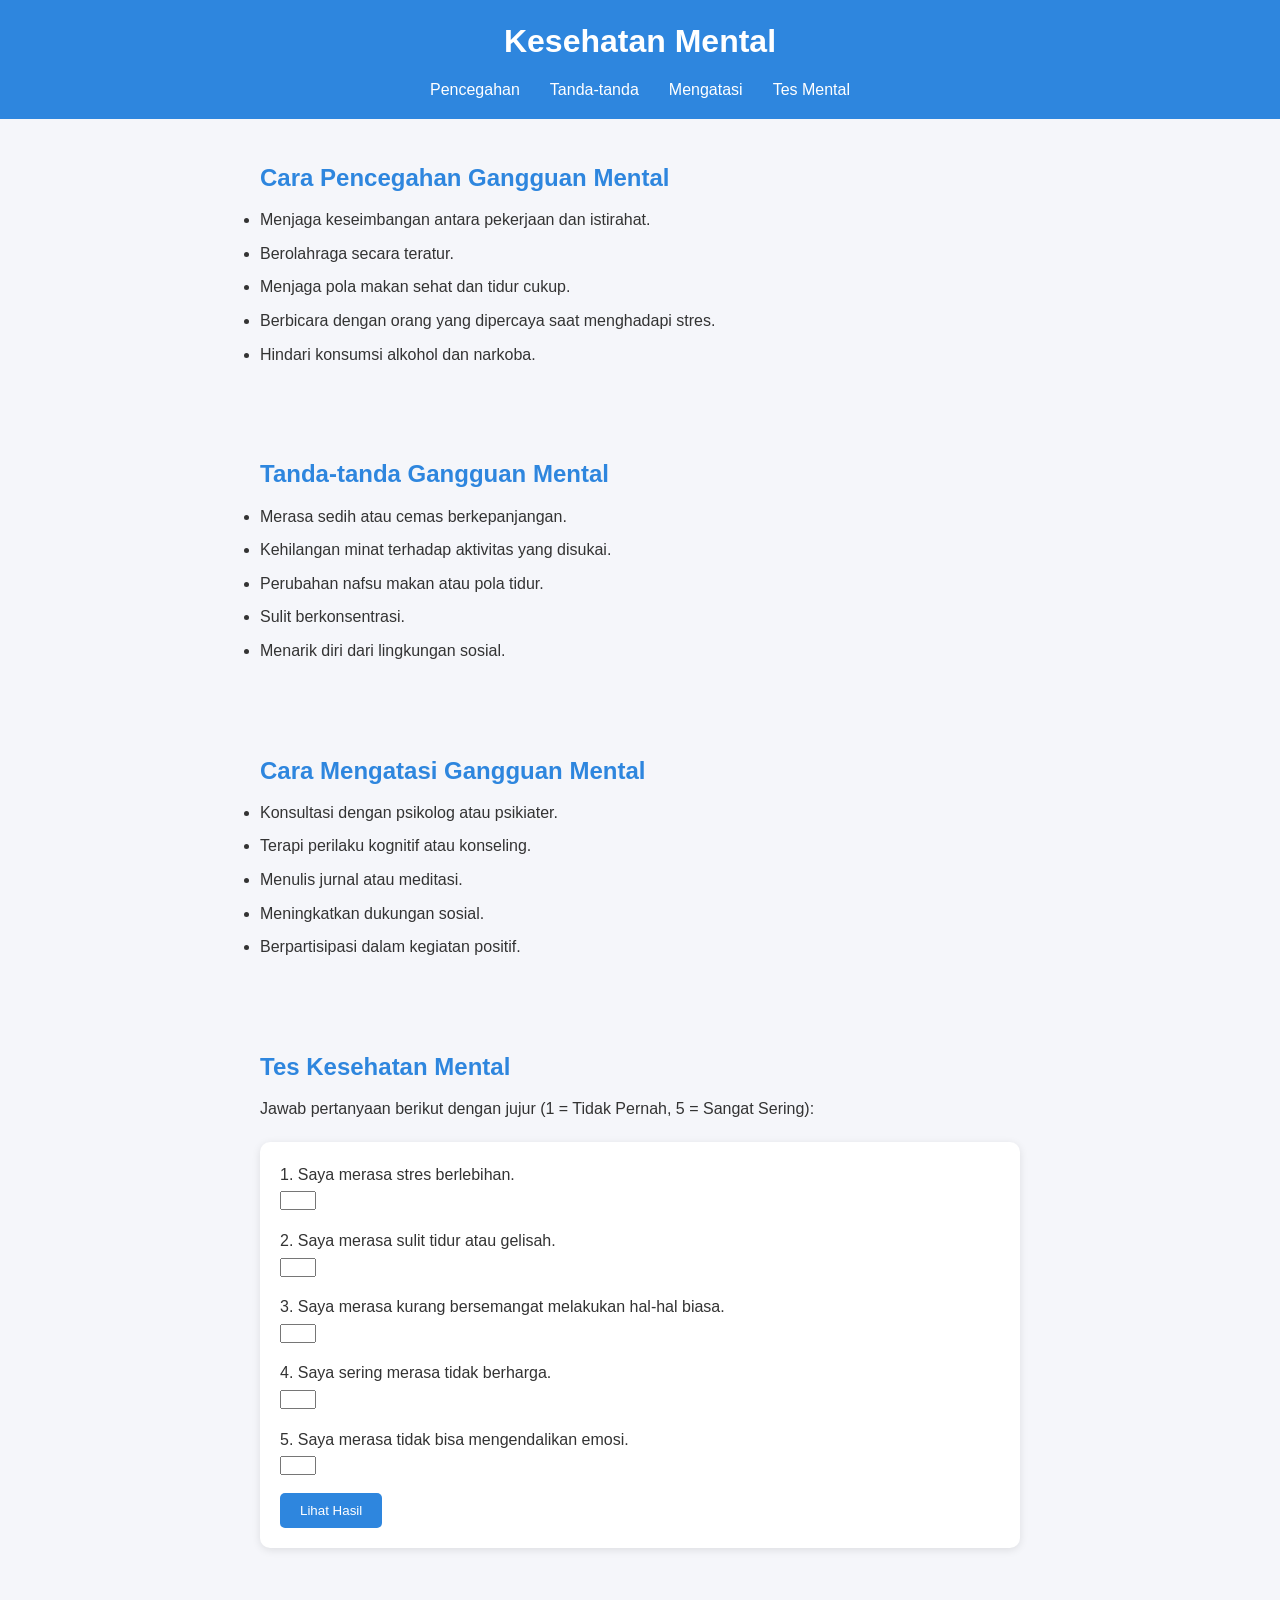
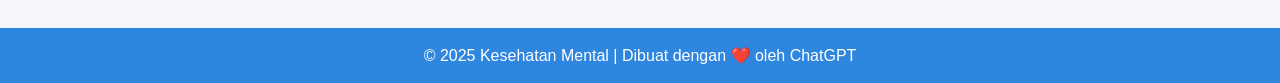
==== index - Copy.html @ 946ca124 "Add files via upload" ====
<!DOCTYPE html>
<html lang="id">
<head>
  <meta charset="UTF-8">
  <meta name="viewport" content="width=device-width, initial-scale=1.0">
  <title>Kesehatan Mental</title>
  <link rel="stylesheet" href="style.css">
</head>
<body>
  <header>
    <h1>Kesehatan Mental</h1>
    <nav>
      <ul>
        <li><a href="#pencegahan">Pencegahan</a></li>
        <li><a href="#tanda">Tanda-tanda</a></li>
        <li><a href="#mengatasi">Mengatasi</a></li>
        <li><a href="#angket">Tes Mental</a></li>
      </ul>
    </nav>
  </header>

  <section id="pencegahan">
    <h2>Cara Pencegahan Gangguan Mental</h2>
    <ul>
      <li>Menjaga keseimbangan antara pekerjaan dan istirahat.</li>
      <li>Berolahraga secara teratur.</li>
      <li>Menjaga pola makan sehat dan tidur cukup.</li>
      <li>Berbicara dengan orang yang dipercaya saat menghadapi stres.</li>
      <li>Hindari konsumsi alkohol dan narkoba.</li>
    </ul>
  </section>

  <section id="tanda">
    <h2>Tanda-tanda Gangguan Mental</h2>
    <ul>
      <li>Merasa sedih atau cemas berkepanjangan.</li>
      <li>Kehilangan minat terhadap aktivitas yang disukai.</li>
      <li>Perubahan nafsu makan atau pola tidur.</li>
      <li>Sulit berkonsentrasi.</li>
      <li>Menarik diri dari lingkungan sosial.</li>
    </ul>
  </section>

  <section id="mengatasi">
    <h2>Cara Mengatasi Gangguan Mental</h2>
    <ul>
      <li>Konsultasi dengan psikolog atau psikiater.</li>
      <li>Terapi perilaku kognitif atau konseling.</li>
      <li>Menulis jurnal atau meditasi.</li>
      <li>Meningkatkan dukungan sosial.</li>
      <li>Berpartisipasi dalam kegiatan positif.</li>
    </ul>
  </section>

  <section id="angket">
    <h2>Tes Kesehatan Mental</h2>
    <p>Jawab pertanyaan berikut dengan jujur (1 = Tidak Pernah, 5 = Sangat Sering):</p>
    <form id="mentalForm">
      <div class="question">
        <label>1. Saya merasa stres berlebihan.</label><br>
        <input type="number" min="1" max="5" required>
      </div>
      <div class="question">
        <label>2. Saya merasa sulit tidur atau gelisah.</label><br>
        <input type="number" min="1" max="5" required>
      </div>
      <div class="question">
        <label>3. Saya merasa kurang bersemangat melakukan hal-hal biasa.</label><br>
        <input type="number" min="1" max="5" required>
      </div>
      <div class="question">
        <label>4. Saya sering merasa tidak berharga.</label><br>
        <input type="number" min="1" max="5" required>
      </div>
      <div class="question">
        <label>5. Saya merasa tidak bisa mengendalikan emosi.</label><br>
        <input type="number" min="1" max="5" required>
      </div>

      <button type="submit">Lihat Hasil</button>
    </form>

    <div id="hasil" class="hidden">
      <h3>Hasil Tes:</h3>
      <p id="persentase"></p>
      <p id="interpretasi"></p>
    </div>
  </section>

  <footer>
    <p>© 2025 Kesehatan Mental | Dibuat dengan ❤️ oleh ChatGPT</p>
  </footer>

  <script>
    const form = document.getElementById('mentalForm');
    const hasilDiv = document.getElementById('hasil');
    const persentaseText = document.getElementById('persentase');
    const interpretasiText = document.getElementById('interpretasi');

    form.addEventListener('submit', function(e) {
      e.preventDefault();
      const inputs = form.querySelectorAll('input[type="number"]');
      let total = 0;
      inputs.forEach(input => total += parseInt(input.value));
      const skorMaks = inputs.length * 5;
      const persenSehat = Math.round(((skorMaks - total) / skorMaks) * 100);

      persentaseText.textContent = `Tingkat Kesehatan Mental Anda: ${persenSehat}%`;

      if (persenSehat >= 80) {
        interpretasiText.textContent = "Kesehatan mental Anda sangat baik! Pertahankan kebiasaan positif.";
      } else if (persenSehat >= 50) {
        interpretasiText.textContent = "Kesehatan mental Anda cukup baik, namun perlu diperhatikan lebih lanjut.";
      } else {
        interpretasiText.textContent = "Anda mungkin mengalami tekanan mental yang cukup tinggi. Pertimbangkan untuk berkonsultasi dengan profesional.";
      }

      hasilDiv.classList.remove('hidden');
      hasilDiv.scrollIntoView({ behavior: 'smooth' });
    });
  </script>
</body>
</html>
---- style.css ----
* {
  box-sizing: border-box;
  margin: 0;
  padding: 0;
  font-family: "Poppins", sans-serif;
}

body {
  background: #f5f6fa;
  color: #333;
  line-height: 1.6;
}

header {
  background: #2e86de;
  color: white;
  padding: 1rem 0;
  text-align: center;
}

nav ul {
  list-style: none;
  display: flex;
  justify-content: center;
  flex-wrap: wrap;
  margin-top: 10px;
}

nav ul li {
  margin: 0 15px;
}

nav ul li a {
  color: white;
  text-decoration: none;
  font-weight: 500;
  transition: 0.3s;
}

nav ul li a:hover {
  text-decoration: underline;
}

section {
  padding: 40px 20px;
  max-width: 800px;
  margin: auto;
}

h2 {
  color: #2e86de;
  margin-bottom: 10px;
}

ul li {
  margin-bottom: 8px;
}

form {
  margin-top: 20px;
  background: white;
  padding: 20px;
  border-radius: 10px;
  box-shadow: 0 2px 8px rgba(0,0,0,0.1);
}

.question {
  margin-bottom: 15px;
}

button {
  background: #2e86de;
  color: white;
  padding: 10px 20px;
  border: none;
  border-radius: 5px;
  cursor: pointer;
  transition: 0.3s;
}

button:hover {
  background: #1b4f72;
}

#hasil {
  margin-top: 20px;
  background: #eaf2f8;
  padding: 20px;
  border-radius: 10px;
}

.hidden {
  display: none;
}

footer {
  text-align: center;
  background: #2e86de;
  color: white;
  padding: 15px;
  margin-top: 40px;
}

@media (max-width: 600px) {
  nav ul {
    flex-direction: column;
  }

  nav ul li {
    margin: 10px 0;
  }

  section {
    padding: 20px;
  }
}
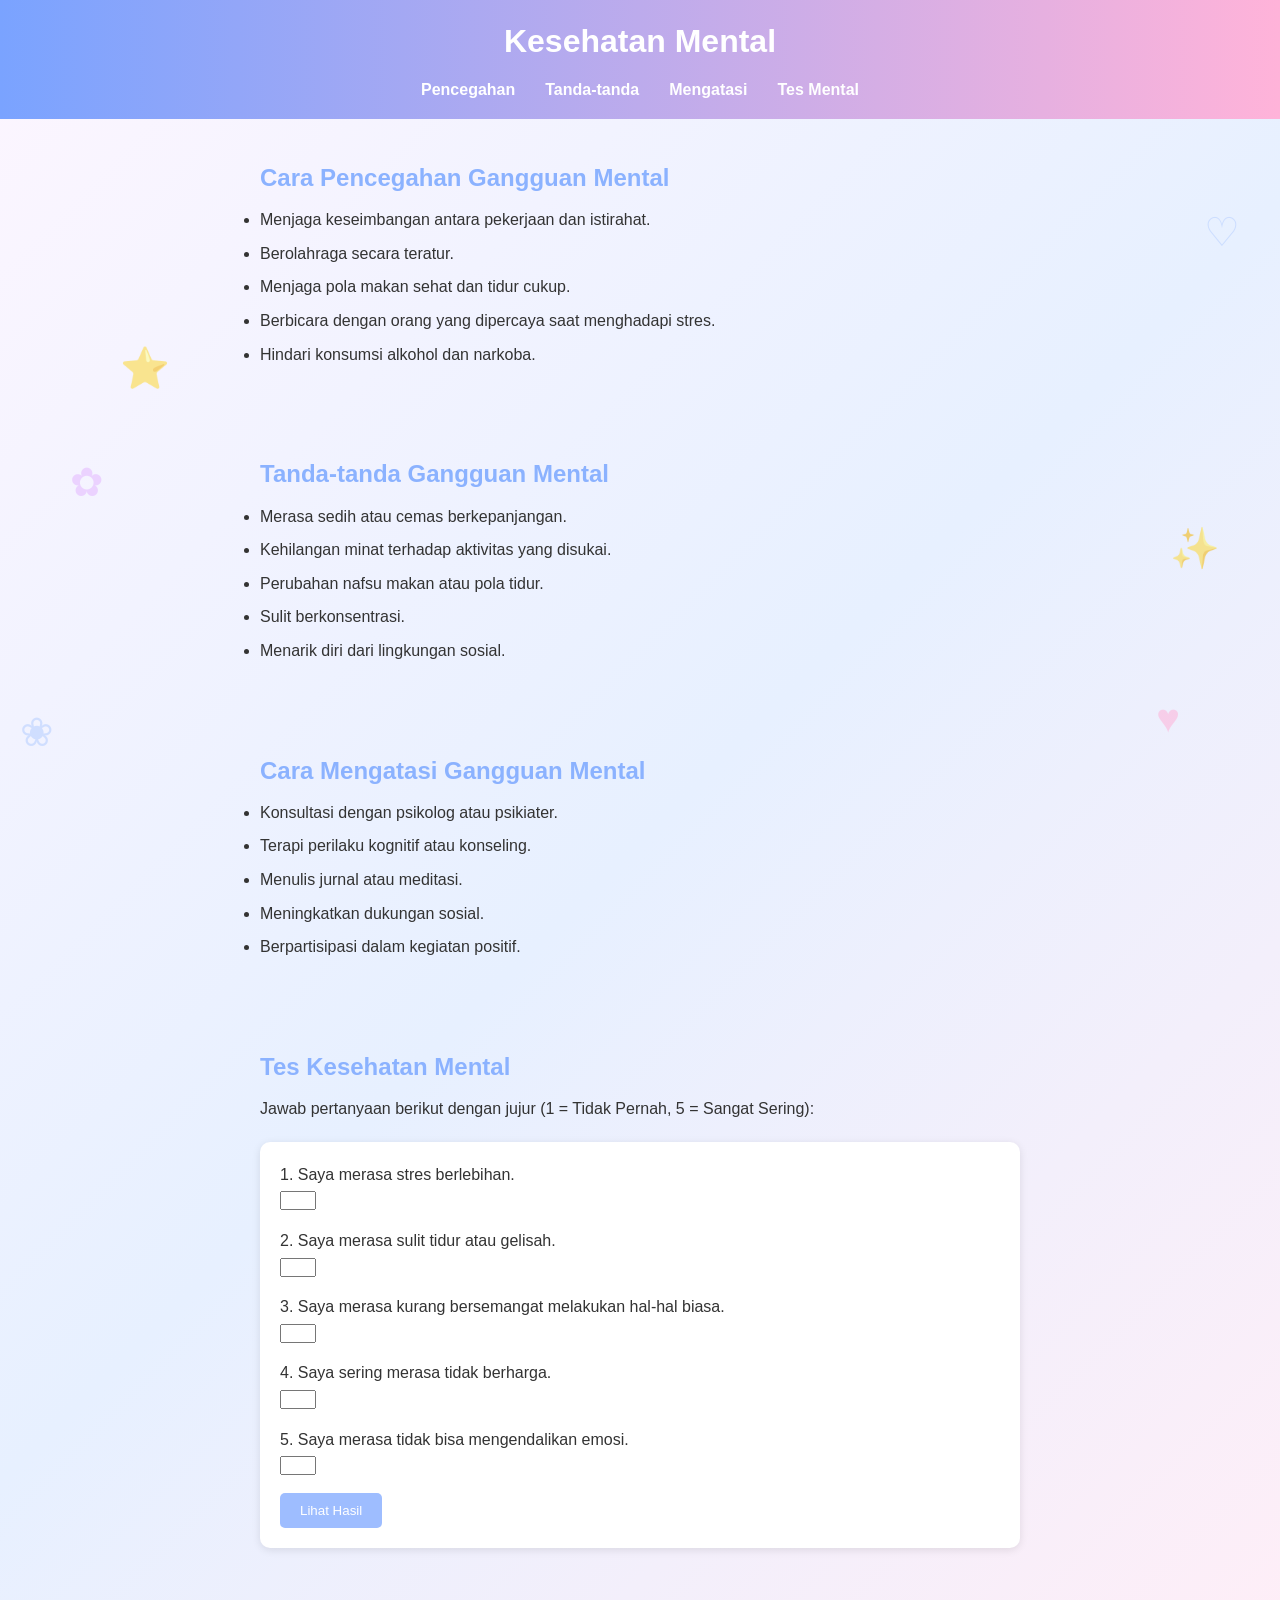
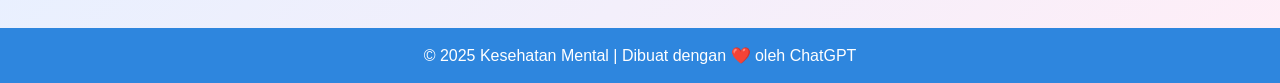
==== commit 3be0e083: "Add files via upload" ====
--- a/index - Copy.html
+++ b/index - Copy.html
@@ -5,16 +5,73 @@
   <meta name="viewport" content="width=device-width, initial-scale=1.0">
   <title>Kesehatan Mental</title>
   <link rel="stylesheet" href="style.css">
+  <style>
+    /* Tema pastel biru-pink */
+    body {
+      background: linear-gradient(135deg, #fdf6ff, #e7f0ff, #ffeef7);
+    }
+
+    header {
+      background: linear-gradient(90deg, #7aa3ff, #ffb3d9);
+      color: white;
+      padding: 1rem 0;
+      text-align: center;
+    }
+
+    h2 {
+      color: #8bb2ff;
+    }
+
+    button {
+      background: #9ebdff;
+    }
+
+    button:hover {
+      background:#7a99e6;
+    }
+
+    /* Ikon cute pastel */
+    .cute-icon {
+      position: absolute;
+      font-size: 40px;
+      opacity: 0.55;
+      z-index: -1;
+    }
+
+    .c1 { top: 40px; left: 30px; }
+    .c2 { top: 200px; right: 40px; }
+    .c3 { top: 450px; left: 70px; }
+    .c4 { bottom: 320px; right: 60px; }
+    .c5 { top: 700px; left: 20px; }
+    .c6 { bottom: 150px; right: 100px; }
+    .c7 { bottom: 500px; left: 120px; }
+
+    /* Warna ikon pastel */
+    .pink { color: #ffb3d9; }
+    .blue { color: #b5ceff; }
+    .purple { color: #e4b8ff; }
+    .yellow { color: #ffe6a7; }
+  </style>
 </head>
 <body>
+
+  <!-- Ikon-ikon cute pastel -->
+  <div class="cute-icon c1 pink">★</div>
+  <div class="cute-icon c2 blue">♡</div>
+  <div class="cute-icon c3 purple">✿</div>
+  <div class="cute-icon c4 yellow">✨</div>
+  <div class="cute-icon c5 blue">❀</div>
+  <div class="cute-icon c6 pink">♥</div>
+  <div class="cute-icon c7 purple">⭐</div>
+
   <header>
-    <h1>Kesehatan Mental</h1>
+    <h1 style="color:white; font-weight:700;">Kesehatan Mental</h1>
     <nav>
       <ul>
-        <li><a href="#pencegahan">Pencegahan</a></li>
-        <li><a href="#tanda">Tanda-tanda</a></li>
-        <li><a href="#mengatasi">Mengatasi</a></li>
-        <li><a href="#angket">Tes Mental</a></li>
+        <li><a href="#pencegahan" style="color:white; font-weight:600;">Pencegahan</a></li>
+        <li><a href="#tanda" style="color:white; font-weight:600;">Tanda-tanda</a></li>
+        <li><a href="#mengatasi" style="color:white; font-weight:600;">Mengatasi</a></li>
+        <li><a href="#angket" style="color:white; font-weight:600;">Tes Mental</a></li>
       </ul>
     </nav>
   </header>
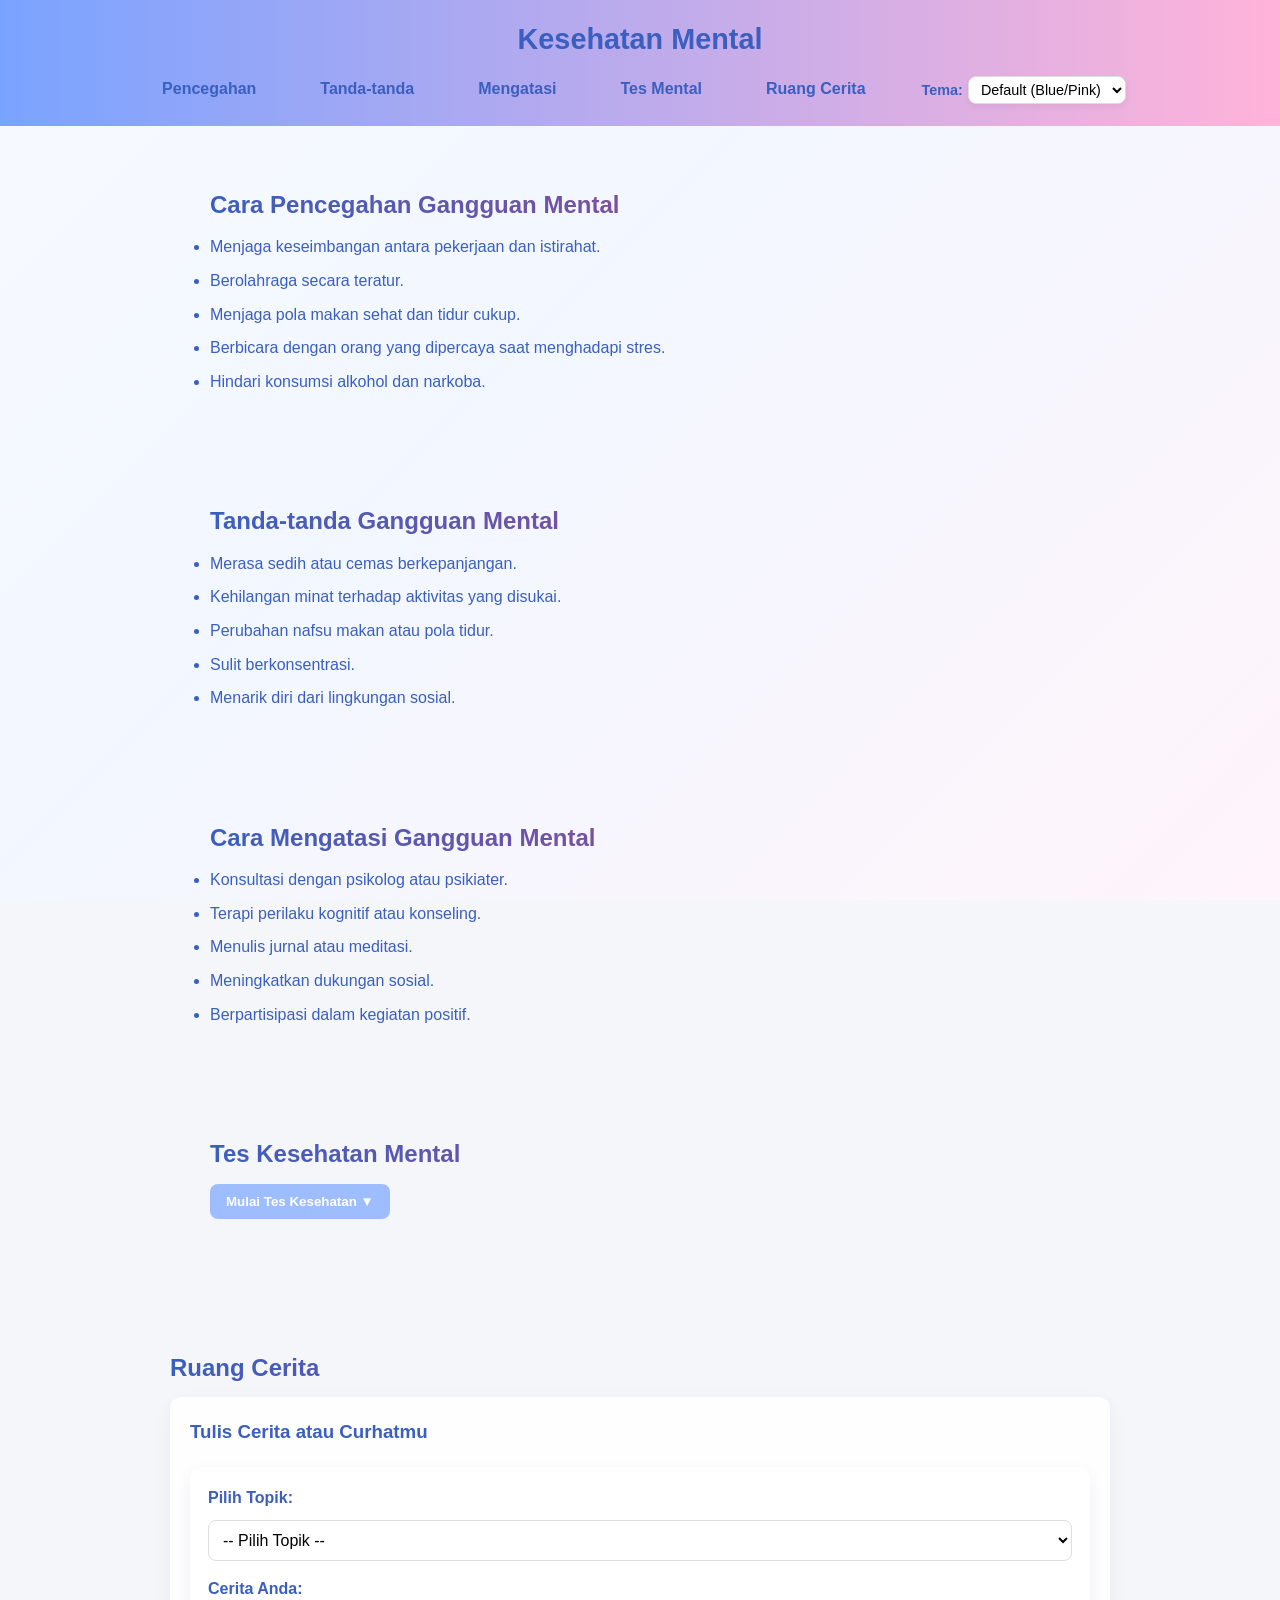
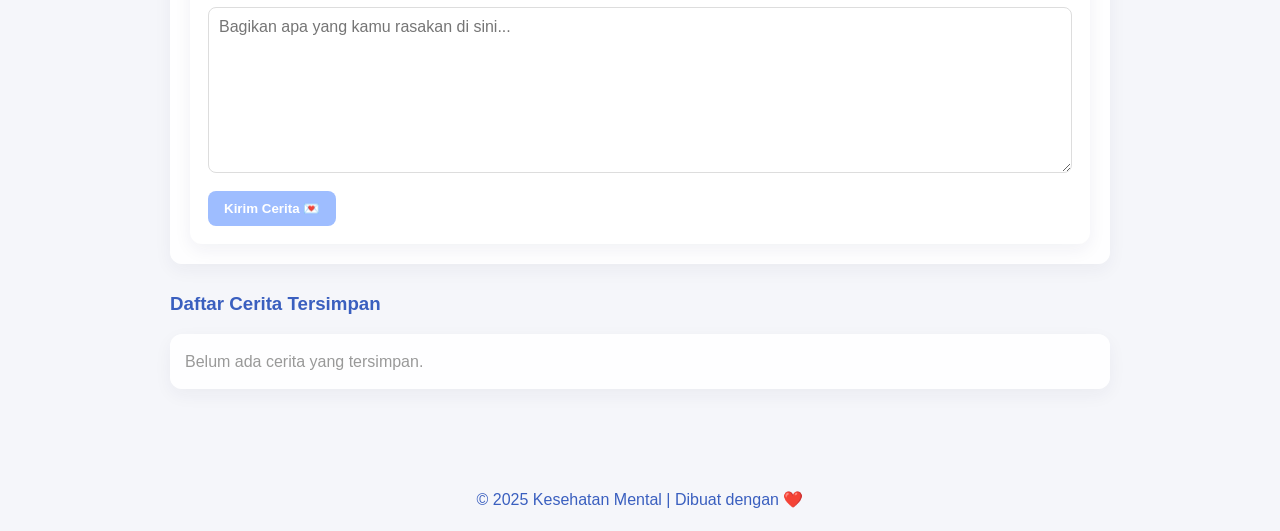
==== commit e31640d7: "Add files via upload" ====
--- a/index - Copy.html
+++ b/index - Copy.html
@@ -1,83 +1,336 @@
 <!DOCTYPE html>
 <html lang="id">
 <head>
-  <meta charset="UTF-8">
-  <meta name="viewport" content="width=device-width, initial-scale=1.0">
+  <meta charset="utf-8" />
+  <meta name="viewport" content="width=device-width,initial-scale=1" />
   <title>Kesehatan Mental</title>
+
   <link rel="stylesheet" href="style.css">
+
   <style>
-    /* Tema pastel biru-pink */
-    body {
-      background: linear-gradient(135deg, #fdf6ff, #e7f0ff, #ffeef7);
-    }
-
+    /* ==============================
+       BASE OVERRIDES: tetap jaga struktur awal
+       ============================== */
+    * { box-sizing: border-box; margin:0; padding:0; font-family: "Poppins", "Segoe UI", Roboto, sans-serif; }
+    /* Warna font default (Blue/Pink Gradient) akan menggunakan Dark Blue/Pink Gradient */
+    body { color: #3a5fbf; line-height:1.6; min-height:100vh; position:relative; overflow-x:hidden; transition: color .4s ease, background-color .3s ease; }
+
+    body::before{
+      content: "";
+      position: fixed;
+      inset: 0;
+      z-index: -100;
+      background: linear-gradient(135deg, #f7f9ff 0%, #f2f7ff 40%, #fff4fb 100%);
+      transition: background .4s ease;
+    }
+
+    /* Header - sekarang bergradien biru->pink (tetap kotak) */
     header {
-      background: linear-gradient(90deg, #7aa3ff, #ffb3d9);
-      color: white;
+      background: linear-gradient(90deg, #7aa3ff 0%, #ffb3d9 100%);
       padding: 1rem 0;
       text-align: center;
-    }
-
+      position: relative;
+      overflow: visible;
+      transition: background .4s ease;
+    }
+    header h1 { margin-bottom: 8px; font-size: 1.8rem; color: #3a5fbf; } /* Dark Blue for Default */
+
+    nav ul { list-style:none; display:flex; justify-content:center; gap:18px; flex-wrap:wrap; margin-top:6px; }
+    nav ul li a { text-decoration:none; font-weight:600; padding:6px 8px; display:inline-block; color: #3a5fbf; } /* Dark Blue for Default */
+    nav ul li a:hover { text-decoration:underline; }
+
+    section { padding: 40px 20px; max-width: 900px; margin: 20px auto; background: transparent; }
+
+    /* H2 - Default to Dark Blue/Pink Gradient */
     h2 {
-      color: #8bb2ff;
-    }
-
-    button {
+      margin-bottom:10px;
+      transition: all .4s ease; /* Tambahkan transisi untuk tema */
+      /* Dark Blue/Pink Gradient for Default H2/Accent */
+      background: linear-gradient(90deg, #3a5fbf 0%, #c4407b 100%);
+      -webkit-background-clip: text;
+      -webkit-text-fill-color: transparent;
+      background-clip: text;
+      text-fill-color: transparent;
+    }
+
+    form { margin-top:20px; background: white; padding:18px; border-radius:12px; box-shadow: 0 6px 18px rgba(30,40,80,0.06); }
+
+    .question { margin-bottom:12px; }
+    /* INPUT NUMBER STYLE */
+    input[type="number"] {
+      padding:8px;
+      border-radius:6px;
+      border:1px solid #ddd;
+      width: 60px; /* Ukuran kecil */
+      text-align: center;
+      -moz-appearance: textfield; /* Hide arrows in Firefox */
+    }
+    input[type="number"]::-webkit-outer-spin-button,
+    input[type="number"]::-webkit-inner-spin-button {
+      -webkit-appearance: none; /* Hide arrows in Chrome/Safari */
+      margin: 0;
+    }
+    
+    button, .btn {
       background: #9ebdff;
-    }
-
-    button:hover {
-      background:#7a99e6;
-    }
-
-    /* Ikon cute pastel */
-    .cute-icon {
-      position: absolute;
-      font-size: 40px;
-      opacity: 0.55;
-      z-index: -1;
-    }
-
-    .c1 { top: 40px; left: 30px; }
-    .c2 { top: 200px; right: 40px; }
-    .c3 { top: 450px; left: 70px; }
-    .c4 { bottom: 320px; right: 60px; }
-    .c5 { top: 700px; left: 20px; }
-    .c6 { bottom: 150px; right: 100px; }
-    .c7 { bottom: 500px; left: 120px; }
-
-    /* Warna ikon pastel */
-    .pink { color: #ffb3d9; }
-    .blue { color: #b5ceff; }
-    .purple { color: #e4b8ff; }
-    .yellow { color: #ffe6a7; }
+      color:white;
+      padding:10px 16px;
+      border:none;
+      border-radius:8px;
+      cursor:pointer;
+      font-weight:600;
+      position:relative;
+      overflow:visible;
+      transition: transform .12s ease, box-shadow .12s ease, background .4s ease, color .4s ease;
+    }
+    button:hover, .btn:hover { transform: translateY(-3px); box-shadow: 0 6px 18px rgba(32,48,120,0.12); }
+
+    #hasil { margin-top:18px; background:#eaf2ff; padding:14px; border-radius:10px; }
+
+    footer { text-align:center; background:transparent; color:inherit; padding:18px 10px; margin-top:40px; }
+
+    .card {
+      background: rgba(255,255,255,0.9);
+      border-radius: 12px;
+      padding: 12px;
+      box-shadow: 0 6px 18px rgba(30,40,80,0.05);
+      height: 100%;
+    }
+
+    .question-label {
+        color: inherit; /* Pastikan label mengikuti warna body */
+    }
+
+    /* Tata letak grid untuk pertanyaan */
+    .questions-grid {
+      display:grid;
+      grid-template-columns:repeat(auto-fit,minmax(280px,1fr));
+      gap:15px; /* Tambah gap */
+    }
+    /* Style untuk form pertanyaan */
+    .question-item {
+        display:flex;
+        flex-direction:column;
+        gap:6px;
+    }
+    .question-label {
+        display:block;
+        font-weight:600;
+        margin-bottom:4px;
+        color: inherit;
+    }
+    .score-control {
+        display:flex;
+        gap:8px;
+        align-items:center;
+    }
+
+    /* RUANG CERITA / STORY BOX STYLES (NEW) */
+    #quotes-section { padding: 0; border-radius:12px; background: none; box-shadow: none; }
+    
+    .story-card {
+      background: rgba(255,255,255,0.9);
+      border-radius: 12px;
+      padding: 20px;
+      box-shadow: 0 6px 18px rgba(30,40,80,0.05);
+      margin-bottom: 25px;
+    }
+    
+    #story-textarea, #topic-select {
+      width: 100%; 
+      padding: 10px; 
+      border-radius: 8px; 
+      border: 1px solid #ddd; 
+      margin-top: 5px;
+      font-family: inherit;
+      font-size: 1rem;
+      background: white;
+    }
+    #story-textarea {
+        resize: vertical; 
+        min-height: 150px;
+        margin-bottom: 10px;
+    }
+    
+    /* Response Message Box */
+    #response-message {
+        margin-top: 20px;
+        padding: 15px;
+        border-radius: 8px;
+        border-left: 5px solid #7aa3ff; /* Accent blue (Default) */
+        background: #f0f7ff;
+        color: inherit;
+        display: none; /* Hidden by default */
+        font-weight: 500;
+        transition: all 0.3s ease;
+    }
+
+    /* Styles for list of stories */
+    .story-list-item {
+        margin-bottom: 15px;
+        border: 1px solid #eee;
+        padding: 15px;
+        border-radius: 8px;
+        background: white;
+        transition: all 0.2s ease;
+    }
+    .story-list-item:hover {
+        box-shadow: 0 4px 12px rgba(30,40,80,0.08);
+    }
+    .story-list-item h4 {
+        margin-bottom: 5px;
+        color: inherit;
+    }
+    .delete-story-btn { background:#ff9999 !important; color:#333 !important; }
+
+    
+    /* Theme chooser: DROPDOWN style */
+    .theme-chooser {
+        display: flex;
+        align-items: center;
+        gap: 5px;
+        padding: 6px 0; /* Padding agar sejajar dengan link navigasi */
+    }
+    .theme-chooser select, #quote-select {
+      padding:4px 8px; /* Dikecilkan agar pas di nav */
+      border-radius:8px; border:1px solid #ddd; background-color:white; cursor:pointer;
+      box-shadow: 0 3px 6px rgba(0,0,0,0.05);
+      min-width: 130px;
+      appearance: auto;
+      font-size: 0.9rem;
+    }
+    
+    /* Style untuk label tema di header (agar mengikuti warna link) */
+    header nav .theme-chooser label {
+        font-size: 0.9rem;
+        font-weight: 600;
+        color: #3a5fbf; /* Default Dark Blue */
+        white-space: nowrap;
+    }
+
+
+    /* ==============================
+       Theme Specific Styles (Dark Font Colors & New Elements)
+       ============================== */
+    /* Pastel Pink Theme */
+    body[data-theme="pink"] { color: #7d445c; } /* Dark Pink for all text */
+    header[data-theme="pink"] h1, header[data-theme="pink"] nav ul li a, header[data-theme="pink"] nav .theme-chooser label { color: #7d445c; }
+    h2[data-theme="pink"] {
+        color: #c4407b; /* Darker Pink for headings/accents */
+        background: none;
+        -webkit-text-fill-color: initial;
+        background-clip: initial;
+    }
+    #response-message[data-theme="pink"] { border-left-color: #ffb3d9; background: #fff4fb; }
+    .story-list-item[data-theme="pink"] { border: 1px solid #ffb3d9; }
+
+    /* Pastel Blue Theme */
+    body[data-theme="blue"] { color: #30538a; } /* Dark Blue for all text */
+    header[data-theme="blue"] h1, header[data-theme="blue"] nav ul li a, header[data-theme="blue"] nav .theme-chooser label { color: #30538a; }
+    h2[data-theme="blue"] {
+        color: #1a407a; /* Darker Blue for headings/accents */
+        background: none;
+        -webkit-text-fill-color: initial;
+        background-clip: initial;
+    }
+    #response-message[data-theme="blue"] { border-left-color: #7aa3ff; background: #f0f7ff; }
+    .story-list-item[data-theme="blue"] { border: 1px solid #7aa3ff; }
+
+    /* Pastel Purple Theme */
+    body[data-theme="purple"] { color: #53308a; } /* Dark Purple for all text */
+    header[data-theme="purple"] h1, header[data-theme="purple"] nav ul li a, header[data-theme="purple"] nav .theme-chooser label { color: #53308a; }
+    h2[data-theme="purple"] {
+        color: #6035b3; /* Darker Purple for headings/accents */
+        background: none;
+        -webkit-text-fill-color: initial;
+        background-clip: initial;
+    }
+    #response-message[data-theme="purple"] { border-left-color: #b380ff; background: #f8f0ff; }
+    .story-list-item[data-theme="purple"] { border: 1px solid #b380ff; }
+
+    /* Gradient Rainbow Theme */
+    body[data-theme="rainbow"] { color: #333; } /* Base color dark */
+    header[data-theme="rainbow"] h1, header[data-theme="rainbow"] nav ul li a, header[data-theme="rainbow"] nav .theme-chooser label { color: #333; }
+    h2[data-theme="rainbow"] {
+        /* Dark Rainbow Gradient for headings/accents */
+        background: linear-gradient(90deg, #b3579b, #3a5fbf, #53308a);
+        -webkit-background-clip: text;
+        -webkit-text-fill-color: transparent;
+        background-clip: text;
+        text-fill-color: transparent;
+        color: initial;
+    }
+    #response-message[data-theme="rainbow"] { 
+        border-left: 5px solid; 
+        border-image: linear-gradient(180deg, #b3579b, #3a5fbf) 1;
+        background: #f7f7f7;
+    }
+    .story-list-item[data-theme="rainbow"] { 
+        border: 1px solid; 
+        border-image: linear-gradient(90deg, #b3579b, #3a5fbf) 1;
+    }
+
+    /* Override button styling for themes */
+    button[data-theme="pink"], .btn[data-theme="pink"] { background: #ffb3d9; color: #333; }
+    button[data-theme="blue"], .btn[data-theme="blue"] { background: #7aa3ff; color: white; }
+    button[data-theme="purple"], .btn[data-theme="purple"] { background: #b380ff; color: white; }
+    button[data-theme="rainbow"], .btn[data-theme="rainbow"] { background: linear-gradient(90deg,#ffd6f0,#dbe9ff); color: #333; }
+
+    /* ==============================
+       Small responsiveness
+       ============================== */
+    @media (max-width:720px){
+      header h1 { font-size:1.4rem; }
+      nav ul { gap:10px; font-size:0.95rem; }
+      .cloud.c1, .cloud.c2, .cloud.c3 { display:block; opacity:.6; }
+      .questions-grid { grid-template-columns: 1fr; } /* Satu kolom di layar kecil */
+    }
+    @media (max-width: 550px) {
+        nav ul { flex-direction: column; gap: 5px; } /* Susun vertikal jika layar terlalu sempit */
+        .theme-chooser { justify-content: center; }
+    }
+
   </style>
 </head>
 <body>
 
-  <!-- Ikon-ikon cute pastel -->
-  <div class="cute-icon c1 pink">★</div>
-  <div class="cute-icon c2 blue">♡</div>
-  <div class="cute-icon c3 purple">✿</div>
-  <div class="cute-icon c4 yellow">✨</div>
-  <div class="cute-icon c5 blue">❀</div>
-  <div class="cute-icon c6 pink">♥</div>
-  <div class="cute-icon c7 purple">⭐</div>
-
-  <header>
-    <h1 style="color:white; font-weight:700;">Kesehatan Mental</h1>
+  <div class="clouds" aria-hidden="true">
+    <div class="cloud c1" style="left:-30%; top:8%;"></div>
+    <div class="cloud c2" style="left:-40%; top:38%;"></div>
+    <div class="cloud c3" style="left:-50%; top:68%;"></div>
+  </div>
+
+  <header id="main-header">
+    <div class="sparkle s1" aria-hidden="true"></div>
+    <div class="sparkle s2" aria-hidden="true"></div>
+    <div class="sparkle s3" aria-hidden="true"></div>
+
+    <h1>Kesehatan Mental</h1>
+
     <nav>
       <ul>
-        <li><a href="#pencegahan" style="color:white; font-weight:600;">Pencegahan</a></li>
-        <li><a href="#tanda" style="color:white; font-weight:600;">Tanda-tanda</a></li>
-        <li><a href="#mengatasi" style="color:white; font-weight:600;">Mengatasi</a></li>
-        <li><a href="#angket" style="color:white; font-weight:600;">Tes Mental</a></li>
+        <li><a href="#pencegahan">Pencegahan</a></li>
+        <li><a href="#tanda">Tanda-tanda</a></li>
+        <li><a href="#mengatasi">Mengatasi</a></li>
+        <li><a href="#angket">Tes Mental</a></li>
+        <li><a href="#quotes">Ruang Cerita</a></li> <li class="theme-menu-item">
+            <div class="theme-chooser">
+                <label for="theme-select">Tema:</label>
+                <select id="theme-select" aria-label="Pilih tema warna">
+                    <option value="default">Default (Blue/Pink)</option>
+                    <option value="pink">Pastel Pink</option>
+                    <option value="blue">Pastel Blue</option>
+                    <option value="purple">Pastel Purple</option>
+                    <option value="rainbow">Gradient Rainbow</option>
+                </select>
+            </div>
+        </li>
       </ul>
     </nav>
   </header>
 
   <section id="pencegahan">
-    <h2>Cara Pencegahan Gangguan Mental</h2>
+    <h2 id="h2-pencegahan">Cara Pencegahan Gangguan Mental</h2>
     <ul>
       <li>Menjaga keseimbangan antara pekerjaan dan istirahat.</li>
       <li>Berolahraga secara teratur.</li>
@@ -88,7 +341,7 @@
   </section>
 
   <section id="tanda">
-    <h2>Tanda-tanda Gangguan Mental</h2>
+    <h2 id="h2-tanda">Tanda-tanda Gangguan Mental</h2>
     <ul>
       <li>Merasa sedih atau cemas berkepanjangan.</li>
       <li>Kehilangan minat terhadap aktivitas yang disukai.</li>
@@ -99,7 +352,7 @@
   </section>
 
   <section id="mengatasi">
-    <h2>Cara Mengatasi Gangguan Mental</h2>
+    <h2 id="h2-mengatasi">Cara Mengatasi Gangguan Mental</h2>
     <ul>
       <li>Konsultasi dengan psikolog atau psikiater.</li>
       <li>Terapi perilaku kognitif atau konseling.</li>
@@ -110,71 +363,673 @@
   </section>
 
   <section id="angket">
-    <h2>Tes Kesehatan Mental</h2>
-    <p>Jawab pertanyaan berikut dengan jujur (1 = Tidak Pernah, 5 = Sangat Sering):</p>
-    <form id="mentalForm">
-      <div class="question">
-        <label>1. Saya merasa stres berlebihan.</label><br>
-        <input type="number" min="1" max="5" required>
-      </div>
-      <div class="question">
-        <label>2. Saya merasa sulit tidur atau gelisah.</label><br>
-        <input type="number" min="1" max="5" required>
-      </div>
-      <div class="question">
-        <label>3. Saya merasa kurang bersemangat melakukan hal-hal biasa.</label><br>
-        <input type="number" min="1" max="5" required>
-      </div>
-      <div class="question">
-        <label>4. Saya sering merasa tidak berharga.</label><br>
-        <input type="number" min="1" max="5" required>
-      </div>
-      <div class="question">
-        <label>5. Saya merasa tidak bisa mengendalikan emosi.</label><br>
-        <input type="number" min="1" max="5" required>
-      </div>
-
-      <button type="submit">Lihat Hasil</button>
-    </form>
-
-    <div id="hasil" class="hidden">
-      <h3>Hasil Tes:</h3>
-      <p id="persentase"></p>
-      <p id="interpretasi"></p>
+    <h2 id="h2-angket">Tes Kesehatan Mental</h2>
+
+    <button id="toggle-test-btn" class="btn" style="margin-bottom:20px;">
+        Mulai Tes Kesehatan <span class="toggle-icon">▼</span>
+    </button>
+
+    <div id="test-content-container" class="card" style="display:none;">
+      
+        <div>
+            <div class="tests-tabs" role="tablist" aria-label="Pilih tes" style="margin-bottom: 14px;">
+                <button class="tab active" data-test="stres">Tes Stres (15)</button>
+                <button class="tab" data-test="kecemasan">Tes Kecemasan</button>
+                <button class="tab" data-test="kebahagiaan">Tes Kebahagiaan</button>
+                <button class="tab" data-test="keseimbangan">Tes Keseimbangan Hidup</button>
+            </div>
+            
+            <div id="panels" style="margin-top:14px;">
+                <div class="test-panel active" data-testpanel="stres">
+                    <form class="test-form" data-questions="15">
+                        <div style="display:flex;flex-direction:column;gap:15px;">
+                            <div class="questions-grid">
+                                </div>
+                            <div style="display:flex;gap:10px; margin-top:8px;">
+                                <button type="submit" class="btn" id="submitStres">Lihat Hasil <span class="hover-ico">✨</span></button>
+                                <button type="button" class="btn btn-reset" style="background:#fff;color:#333;border:1px solid #eee;">Reset <span class="hover-ico">♡</span></button>
+                            </div>
+                        </div>
+                    </form>
+                </div>
+
+                <div class="test-panel" data-testpanel="kecemasan">
+                    <form class="test-form" data-questions="10">
+                        <div style="display:flex;flex-direction:column;gap:15px;">
+                            <div class="questions-grid"></div>
+                            <div style="display:flex;gap:10px; margin-top:8px;">
+                                <button type="submit" class="btn">Lihat Hasil <span class="hover-ico">✨</span></button>
+                                <button type="button" class="btn btn-reset" style="background:#fff;color:#333;border:1px solid #eee;">Reset <span class="hover-ico">♡</span></button>
+                            </div>
+                        </div>
+                    </form>
+                </div>
+
+                <div class="test-panel" data-testpanel="kebahagiaan">
+                    <form class="test-form" data-questions="8">
+                        <div style="display:flex;flex-direction:column;gap:15px;">
+                            <div class="questions-grid"></div>
+                            <div style="display:flex;gap:10px; margin-top:8px;">
+                                <button type="submit" class="btn">Lihat Hasil <span class="hover-ico">✨</span></button>
+                                <button type="button" class="btn btn-reset" style="background:#fff;color:#333;border:1px solid #eee;">Reset <span class="hover-ico">♡</span></button>
+                            </div>
+                        </div>
+                    </form>
+                </div>
+
+                <div class="test-panel" data-testpanel="keseimbangan">
+                    <form class="test-form" data-questions="12">
+                        <div style="display:flex;flex-direction:column;gap:15px;">
+                            <div class="questions-grid"></div>
+                            <div style="display:flex;gap:10px; margin-top:8px;">
+                                <button type="submit" class="btn">Lihat Hasil <span class="hover-ico">✨</span></button>
+                                <button type="button" class="btn btn-reset" style="background:#fff;color:#333;border:1px solid #eee;">Reset <span class="hover-ico">♡</span></button>
+                            </div>
+                        </div>
+                    </form>
+                </div>
+            </div>
+
+            <div id="hasil-area" style="margin-top:16px; display:none;" class="card">
+                <h3 id="hasil-title">Hasil Tes</h3>
+                <p id="hasil-emoji" style="font-size:2rem; margin:8px 0;">🙂</p>
+                <p id="hasil-score" style="font-weight:700;"></p>
+                <p id="hasil-interpretasi"></p>
+                <div style="margin-top:8px; display:flex; gap:8px;">
+                    <button class="btn" id="saveLocal">Simpan Hasil <span class="hover-ico">♡</span></button>
+                    <button class="btn" id="downloadResult" style="background:#fff;color:#333;border:1px solid #eee;">Download <span class="hover-ico">✨</span></button>
+                </div>
+            </div>
+        </div>
     </div>
   </section>
 
+  <section id="quotes" style="max-width:980px;margin:30px auto;">
+    <h2 id="h2-quotes">Ruang Cerita</h2>
+    <div id="quotes-section">
+      
+      <div class="story-card" id="story-input-card">
+          <h3 style="margin-bottom: 15px; color:inherit;">Tulis Cerita atau Curhatmu</h3>
+          <form id="story-form">
+              <div style="margin-bottom: 15px;">
+                  <label for="topic-select" style="font-weight: 600; display: block; margin-bottom: 5px;">Pilih Topik:</label>
+                  <select id="topic-select" aria-label="Pilih Topik Curhat" required>
+                      <option value="">-- Pilih Topik --</option>
+                      <option value="pribadi">Masalah Pribadi/Diri Sendiri</option>
+                      <option value="pekerjaan">Pekerjaan/Pendidikan</option>
+                      <option value="keluarga">Keluarga/Rumah</option>
+                      <option value="hubungan">Hubungan Sosial/Pasangan</option>
+                      <option value="umum">Lain-lain (Umum)</option>
+                  </select>
+              </div>
+              
+              <label for="story-textarea" style="font-weight: 600; display: block;">Cerita Anda:</label>
+              <textarea id="story-textarea" rows="8" placeholder="Bagikan apa yang kamu rasakan di sini..." aria-label="Tulis cerita atau curhat pribadi" required></textarea>
+              
+              <button id="submit-story-btn" class="btn" type="submit">Kirim Cerita <span class="hover-ico">💌</span></button>
+          </form>
+
+          <div id="response-message" class="card">
+              <h4 style="margin-bottom: 5px; color:inherit;">Respon Untukmu:</h4>
+              <p id="response-text"></p>
+          </div>
+      </div>
+      
+      <div id="saved-stories-container">
+          <h3 style="margin-bottom: 15px; color:inherit;">Daftar Cerita Tersimpan</h3>
+          <div id="stories-list">
+              <p class="card" style="padding: 15px; color: #999;">Belum ada cerita yang tersimpan.</p>
+          </div>
+      </div>
+
+    </div>
+  </section>
+
   <footer>
-    <p>© 2025 Kesehatan Mental | Dibuat dengan ❤️ oleh ChatGPT</p>
+    <p>© 2025 Kesehatan Mental | Dibuat dengan ❤️</p>
   </footer>
 
   <script>
-    const form = document.getElementById('mentalForm');
-    const hasilDiv = document.getElementById('hasil');
-    const persentaseText = document.getElementById('persentase');
-    const interpretasiText = document.getElementById('interpretasi');
-
-    form.addEventListener('submit', function(e) {
-      e.preventDefault();
-      const inputs = form.querySelectorAll('input[type="number"]');
-      let total = 0;
-      inputs.forEach(input => total += parseInt(input.value));
-      const skorMaks = inputs.length * 5;
-      const persenSehat = Math.round(((skorMaks - total) / skorMaks) * 100);
-
-      persentaseText.textContent = `Tingkat Kesehatan Mental Anda: ${persenSehat}%`;
-
-      if (persenSehat >= 80) {
-        interpretasiText.textContent = "Kesehatan mental Anda sangat baik! Pertahankan kebiasaan positif.";
-      } else if (persenSehat >= 50) {
-        interpretasiText.textContent = "Kesehatan mental Anda cukup baik, namun perlu diperhatikan lebih lanjut.";
+    /**********************
+     * UTIL: questions templates (placeholder texts)
+     **********************/
+    const sampleQs = {
+      stres: [
+        "Saya merasa mudah marah atau tersinggung.",
+        "Saya sulit rileks.",
+        "Saya merasa tertekan dengan tuntutan sehari-hari.",
+        "Pikiran saya sering berputar tanpa henti.",
+        "Saya merasa lelah karena beban pikiran.",
+        "Saya mudah terganggu oleh hal kecil.",
+        "Saya merasa tidak sabar.",
+        "Saya khawatir tidak bisa menyelesaikan tugas.",
+        "Saya sering merasa cemas tanpa alasan jelas.",
+        "Tidur saya terganggu karena pikiran.",
+        "Saya merasa tegang otot atau sakit kepala karena stres.",
+        "Saya sulit berkonsentrasi.",
+        "Saya khawatir berlebihan tentang masa depan.",
+        "Saya merasa kewalahan ketika banyak tugas.",
+        "Saya sulit menenangkan diri setelah kejadian menegangkan."
+      ],
+      kecemasan: [
+        "Saya sering merasa cemas tanpa alasan yang jelas.",
+        "Saya khawatir berlebihan terhadap hal kecil.",
+        "Saya merasa gelisah di keramaian.",
+        "Saya sulit tidur karena pikiran cemas.",
+        "Saya khawatir tentang kesehatan saya terus-menerus.",
+        "Saya merasa napas cepat saat cemas.",
+        "Saya menghindari situasi karena takut cemas.",
+        "Saya merasa ada yang tidak terkendali.",
+        "Saya sering memikirkan kemungkinan terburuk.",
+        "Saya sulit menenangkan diri saat khawatir."
+      ],
+      kebahagiaan: [
+        "Saya merasa puas dengan hidup saya saat ini.",
+        "Saya mudah merasakan kebahagiaan dalam hal sederhana.",
+        "Saya merasa memiliki tujuan yang memotivasi.",
+        "Saya merasa dekat dan terhubung dengan orang lain.",
+        "Saya menikmati waktu sendirian tanpa merasa sedih.",
+        "Saya sering tersenyum tanpa alasan khusus.",
+        "Saya bersyukur atas hal-hal kecil setiap hari.",
+        "Saya merasa optimis tentang masa depan."
+      ],
+      keseimbangan: [
+        "Saya merasa pekerjaan dan kehidupan pribadi seimbang.",
+        "Saya cukup tidur dan istirahat.",
+        "Saya punya waktu untuk hobi dan rekreasi.",
+        "Saya menjaga pola makan yang baik.",
+        "Saya meluangkan waktu untuk olahraga.",
+        "Saya merasa hubungan sosial saya sehat.",
+        "Saya memiliki waktu untuk refleksi diri.",
+        "Saya bisa mengelola stres secara rutin.",
+        "Saya merasa punya dukungan saat sulit.",
+        "Saya memberi waktu untuk pengembangan diri.",
+        "Saya merasa bebas dari beban finansial yang berlebihan.",
+        "Saya menikmati kegiatan yang menenangkan."
+      ]
+    };
+
+    /**********************
+     * Render questions into each panel (Using INPUT TYPE="NUMBER")
+     **********************/
+    document.querySelectorAll('.test-panel').forEach(panel=>{
+      const form = panel.querySelector('.test-form');
+      const grid = form.querySelector('.questions-grid');
+      const qKey = panel.dataset.testpanel;
+      const qArr = sampleQs[qKey] || [];
+      const questionsCount = parseInt(form.dataset.questions,10) || qArr.length;
+
+      let finalQs = [];
+      for (let i=0;i<questionsCount;i++){
+        finalQs.push(qArr[i % qArr.length] || `Pertanyaan ${i+1}`);
+      }
+
+      grid.innerHTML = '';
+      finalQs.forEach((q,i)=>{
+        const idx = i+1;
+        const item = document.createElement('div');
+        item.className = 'card question-item';
+        item.innerHTML = `
+          <label class="question-label" for="${qKey}-q${idx}">${idx}. ${q}</label>
+          <div class="score-control">
+            <input type="number" id="${qKey}-q${idx}" name="${qKey}-q${idx}" required min="1" max="5" value="1" data-qindex="${i}">
+            <small style="color:inherit;">(Skor 1-5)</small>
+          </div>
+        `;
+        grid.appendChild(item);
+      });
+    });
+
+    /**********************
+     * Toggle Test Content Visibility
+     **********************/
+    const toggleBtn = document.getElementById('toggle-test-btn');
+    const testContainer = document.getElementById('test-content-container');
+    const toggleIcon = toggleBtn.querySelector('.toggle-icon');
+
+    toggleBtn.addEventListener('click', () => {
+        const isHidden = testContainer.style.display === 'none';
+        
+        if (isHidden) {
+            testContainer.style.display = 'block';
+            toggleBtn.innerHTML = 'Sembunyikan Tes Kesehatan <span class="toggle-icon">▲</span>';
+            // Scroll to the top of the test content area for better UX
+            testContainer.scrollIntoView({ behavior: 'smooth', block: 'start' });
+        } else {
+            testContainer.style.display = 'none';
+            toggleBtn.innerHTML = 'Mulai Tes Kesehatan <span class="toggle-icon">▼</span>';
+        }
+    });
+
+    /**********************
+     * Tabs behavior
+     **********************/
+    document.querySelectorAll('.tab').forEach(t => {
+      t.addEventListener('click', () => {
+        document.querySelectorAll('.tab').forEach(x=>x.classList.remove('active'));
+        t.classList.add('active');
+        const key = t.dataset.test;
+        document.querySelectorAll('.test-panel').forEach(p=>{
+          p.classList.toggle('active', p.dataset.testpanel === key);
+        });
+        document.getElementById('hasil-area').style.display = 'none';
+        // Reset inputs on switch (optional, but good UX)
+        document.querySelectorAll('.test-form input[type="number"]').forEach(s => s.value = 1);
+      });
+    });
+
+    /**********************
+     * Scoring & Interpretation (common function)
+     **********************/
+    function interpretResult(total, questions, testKey){
+      const max = questions*5;
+      // we'll compute 'scorePercent' similar: healthier => higher percent (lower total for Stres/Cemas is better)
+      const healthyPercent = Math.round(((max - total) / max) * 100);
+      let emoji='🙂', title='OK', interp='';
+
+      if (testKey === 'kebahagiaan') {
+        // For 'kebahagiaan', a higher raw score (total) means better (healthier). We need to invert the formula logic for this test.
+        const happinessScore = total; // 8*1 (8) to 8*5 (40)
+        const min = questions*1;
+        const happyPercent = Math.round(((happinessScore - min) / (max - min)) * 100);
+
+        if (happyPercent >= 80) { emoji='🤩'; title='Sangat Bahagia'; interp='Kamu merasa sangat bahagia. Pertahankan rasa syukur dan kebiasaan positif.'; }
+        else if (happyPercent >= 50) { emoji='😊'; title='Cukup Bahagia'; interp='Kamu cukup bahagia. Coba rutinitas kecil yang membahagiakan untuk meningkatkannya.'; }
+        else { emoji='😕'; title='Kurang Bahagia'; interp='Pertimbangkan aktivitas yang memberi makna dan meningkatkan hubungan sosial.'; }
+        return { emoji, title, interp, healthyPercent: happyPercent }; // Return happyPercent as the score
+      }
+
+      // For Stres, Kecemasan, Keseimbangan: lower total = higher healthyPercent
+      if (testKey === 'stres') {
+        if (healthyPercent >= 80) { emoji='😌'; title='Stres Rendah'; interp='Kamu tampak punya mekanisme koping yang baik. Pertahankan kebiasaan positif.'; }
+        else if (healthyPercent >= 50) { emoji='🙂'; title='Stres Sedang'; interp='Perhatikan tanda-tanda stres — coba teknik relaksasi seperti bernapas atau jalan singkat.'; }
+        else { emoji='😟'; title='Stres Tinggi'; interp='Kamu mengalami tingkat stres yang cukup tinggi. Pertimbangkan berbicara dengan orang terpercaya atau profesional.'; }
+      } else if (testKey === 'kecemasan') {
+        if (healthyPercent >= 80) { emoji='😊'; title='Kecemasan Rendah'; interp='Kecemasanmu rendah. Lanjutkan aktivitas yang menenangkan.'; }
+        else if (healthyPercent >= 50) { emoji='😐'; title='Kecemasan Sedang'; interp='Coba teknik pernapasan, kurangi kafein, dan istirahat cukup.'; }
+        else { emoji='😰'; title='Kecemasan Tinggi'; interp='Pertimbangkan dukungan lebih lanjut — konsultasi profesional dapat membantu.'; }
+      } else if (testKey === 'keseimbangan') {
+        if (healthyPercent >= 80) { emoji='🌿'; title='Seimbang'; interp='Kehidupanmu tampak seimbang. Jaga konsistensi dan istirahat.'; }
+        else if (healthyPercent >= 50) { emoji='⚖️'; title='Cukup Seimbang'; interp='Perhatikan area yang kurang — coba atur jadwal dan kurangi beban.'; }
+        else { emoji='🔄'; title='Kurang Seimbang'; interp='Pertimbangkan langkah sederhana: tidur, olahraga ringan, dan dukungan sosial.'; }
       } else {
-        interpretasiText.textContent = "Anda mungkin mengalami tekanan mental yang cukup tinggi. Pertimbangkan untuk berkonsultasi dengan profesional.";
+        // Fallback for any other test
+        if (healthyPercent >= 80) { emoji='🙂'; title='Baik'; interp='Hasil menunjukkan kondisi yang cukup baik.'; }
+        else if (healthyPercent >= 50) { emoji='😐'; title='Perlu Perhatian'; interp='Perlu beberapa perbaikan.'; }
+        else { emoji='😟'; title='Perhatian Lebih'; interp='Disarankan untuk mencari dukungan.'; }
       }
 
-      hasilDiv.classList.remove('hidden');
-      hasilDiv.scrollIntoView({ behavior: 'smooth' });
+      return { emoji, title, interp, healthyPercent };
+    }
+
+
+    /**********************
+     * Handle form submissions for all tests
+     **********************/
+    document.querySelectorAll('.test-form').forEach(form=>{
+      form.addEventListener('submit', function(e){
+        e.preventDefault();
+        // Use number inputs
+        const inputs = Array.from(form.querySelectorAll('input[type="number"]'));
+
+        // Check for required fields and value range
+        let total = 0;
+        let isValid = true;
+        inputs.forEach(inp => {
+            let v = parseInt(inp.value,10);
+            if (isNaN(v) || v < 1 || v > 5) {
+                isValid = false;
+                inp.style.border = '2px solid red'; // Highlight invalid input
+            } else {
+                inp.style.border = '1px solid #ddd'; // Reset border
+                total += v;
+            }
+        });
+
+        if (!isValid) {
+            alert("Harap isi semua pertanyaan dengan skor antara 1 sampai 5.");
+            return;
+        }
+
+        const activePanel = form.closest('.test-panel');
+        const testKey = activePanel ? activePanel.dataset.testpanel : 'test';
+        const questions = inputs.length;
+
+        const res = interpretResult(total, questions, testKey);
+
+        // show hasil-area
+        document.getElementById('hasil-area').style.display = 'block';
+        document.getElementById('hasil-title').textContent = res.title + ' — ' + testKey.charAt(0).toUpperCase() + testKey.slice(1);
+        document.getElementById('hasil-emoji').textContent = res.emoji;
+        document.getElementById('hasil-score').textContent = `Skor kesehatan (lebih tinggi = lebih baik): ${res.healthyPercent}%`;
+        document.getElementById('hasil-interpretasi').textContent = res.interp;
+
+        // store last result in DOM for save/download
+        document.getElementById('hasil-area').dataset.lastResult = JSON.stringify({
+          testKey, total, questions, ...res, timestamp: new Date().toISOString()
+        });
+
+        // scroll into view
+        document.getElementById('hasil-area').scrollIntoView({behavior:'smooth'});
+      });
     });
+
+    /**********************
+     * Reset buttons per panel
+     **********************/
+    document.querySelectorAll('.btn-reset').forEach(btn=>{
+      btn.addEventListener('click', ()=>{
+        const form = btn.closest('.test-panel').querySelector('.test-form');
+        // Reset input value to 1
+        form.querySelectorAll('input[type="number"]').forEach(i=>{
+            i.value = 1;
+            i.style.border = '1px solid #ddd'; // Reset border
+        });
+        document.getElementById('hasil-area').style.display = 'none';
+      });
+    });
+
+    /**********************
+     * Save result locally (localStorage)
+     **********************/
+    document.getElementById('saveLocal').addEventListener('click', ()=>{
+      const area = document.getElementById('hasil-area');
+      const last = area.dataset.lastResult;
+      if (!last) { alert('Belum ada hasil untuk disimpan.'); return; }
+      const results = JSON.parse(localStorage.getItem('mh_results') || '[]');
+      results.push(JSON.parse(last));
+      localStorage.setItem('mh_results', JSON.stringify(results));
+      alert('Hasil tersimpan (local).');
+    });
+
+    /**********************
+     * Download result as text
+     **********************/
+    document.getElementById('downloadResult').addEventListener('click', ()=>{
+      const area = document.getElementById('hasil-area');
+      const last = area.dataset.lastResult;
+      if (!last) { alert('Belum ada hasil untuk didownload.'); return; }
+      const data = JSON.parse(last);
+      const content = `Hasil Tes: ${data.testKey}\nWaktu: ${data.timestamp}\nSkor: ${data.healthyPercent}%\nInterpretasi: ${data.interp}\nEmoji: ${data.emoji}\n`;
+      const blob = new Blob([content], {type:'text/plain'});
+      const url = URL.createObjectURL(blob);
+      const a = document.createElement('a');
+      a.href = url; a.download = `hasil-${data.testKey}.txt`; document.body.appendChild(a);
+      a.click(); a.remove(); URL.revokeObjectURL(url);
+    });
+
+    /************************************
+     * RUANG CERITA (Story Box) LOGIC (NEW)
+     ************************************/
+
+    // 1. Topic and Sample Responses
+    const sampleResponses = {
+      pribadi: {
+        title: "Penyemangat Diri Sendiri",
+        text: "Mengenali dan menerima masalah diri sendiri adalah langkah pertama yang paling berani. Ingat, kamu kuat, dan proses penyembuhan butuh waktu. Beri dirimu izin untuk istirahat dan baik pada diri sendiri. Kamu layak mendapatkan kedamaian."
+      },
+      pekerjaan: {
+        title: "Respon untuk Masalah Pekerjaan/Pendidikan",
+        text: "Tekanan pekerjaan atau pendidikan memang berat, tapi kemampuanmu lebih besar dari masalah ini. Coba pecah masalah menjadi langkah-langkah kecil. Cari waktu istirahat sejenak untuk mengisi ulang energi. Batasan yang sehat akan membantumu bertahan."
+      },
+      keluarga: {
+        title: "Respon untuk Masalah Keluarga",
+        text: "Masalah keluarga seringkali paling sulit dihadapi, dan wajar jika kamu merasa terbebani. Ingat, kamu hanya bisa mengontrol dirimu sendiri. Fokus pada hal-hal yang bisa kamu lakukan untuk menjaga kesehatan mentalmu. Kekuatan sejati ada pada ketenangan batinmu."
+      },
+      hubungan: {
+        title: "Respon untuk Masalah Hubungan",
+        text: "Hubungan, baik pertemanan atau percintaan, bisa menjadi sumber kebahagiaan dan juga stres. Berkomunikasi dengan jujur dan menetapkan batasan adalah kunci. Ingat, hubungan yang sehat membuatmu merasa didukung, bukan dikuras energinya. Berani bicara adalah hal yang baik."
+      },
+      umum: {
+        title: "Respon Umum",
+        text: "Terima kasih sudah berbagi. Tidak peduli apa masalahnya, langkahmu untuk menulis dan memproses perasaan ini adalah tindakan positif. Dunia ini lebih baik dengan kehadiranmu. Teruslah bergerak maju, sedikit demi sedikit."
+      }
+    };
+
+    // 2. DOM Elements
+    const storyForm = document.getElementById('story-form');
+    const storyTextarea = document.getElementById('story-textarea');
+    const topicSelect = document.getElementById('topic-select');
+    const responseMessageDiv = document.getElementById('response-message');
+    const responseText = document.getElementById('response-text');
+    const storiesList = document.getElementById('stories-list');
+    const body = document.body;
+    
+    // --- Helper Functions for Local Storage ---
+    function getStories() {
+        try {
+            // Use new key for new format to avoid conflict with potential old keys
+            const stories = localStorage.getItem('user_stories_v2'); 
+            return stories ? JSON.parse(stories) : [];
+        } catch (error) {
+            console.error("Error reading localStorage:", error);
+            return [];
+        }
+    }
+
+    function saveStories(stories) {
+        try {
+            localStorage.setItem('user_stories_v2', JSON.stringify(stories));
+        } catch (error) {
+            console.error("Error writing to localStorage:", error);
+            alert("Gagal menyimpan cerita. Mungkin browser Anda memblokir penyimpanan lokal.");
+        }
+    }
+    
+    // --- Core Logic ---
+
+    // 3. Render Story List
+    function renderStories() {
+        const stories = getStories();
+        const reversedStories = stories.slice().reverse(); // Show newest first
+        storiesList.innerHTML = '';
+        
+        if (stories.length === 0) {
+            storiesList.innerHTML = '<p class="card" style="padding: 15px; color: #999;">Belum ada cerita yang tersimpan.</p>';
+            return;
+        }
+
+        const currentTheme = body.getAttribute('data-theme') || 'default';
+
+        reversedStories.forEach((story, index) => {
+            const item = document.createElement('div');
+            item.classList.add('story-list-item');
+            if (currentTheme !== 'default') {
+                item.setAttribute('data-theme', currentTheme);
+            }
+            
+            // Format date
+            const date = new Date(story.timestamp).toLocaleDateString('id-ID', {
+                year: 'numeric', month: 'short', day: 'numeric', hour: '2-digit', minute: '2-digit'
+            });
+            
+            // Limit content preview
+            const preview = story.content.substring(0, 100).replace(/\n/g, ' ') + (story.content.length > 100 ? '...' : '');
+            
+            // Determine displayed topic name
+            const topicName = story.topic.charAt(0).toUpperCase() + story.topic.slice(1);
+            
+            item.innerHTML = `
+                <h4 style="margin-bottom: 5px;">[${topicName}] - ${date}</h4>
+                <p style="font-size:0.9rem; color:inherit; margin-bottom:10px;">${preview}</p>
+                <button class="btn view-story-btn" data-index="${stories.length - 1 - index}" type="button" style="padding: 6px 10px; font-size: 0.9rem;">Lihat Cerita & Respon</button>
+            `;
+            storiesList.appendChild(item);
+        });
+
+        // Attach view event listeners
+        document.querySelectorAll('.view-story-btn').forEach(btn => {
+            btn.addEventListener('click', viewStory);
+        });
+    }
+
+    // 4. View Story (Shows full content and response in the response message box)
+    function viewStory(e) {
+        const index = parseInt(e.target.dataset.index, 10);
+        const stories = getStories();
+        const story = stories[index];
+        
+        if (!story) {
+            alert("Cerita tidak ditemukan.");
+            return;
+        }
+
+        // Apply theme to response box
+        const currentTheme = body.getAttribute('data-theme') || 'default';
+        responseMessageDiv.setAttribute('data-theme', currentTheme);
+        responseMessageDiv.style.display = 'block';
+
+        responseText.innerHTML = `
+            <h4 style="color:inherit; margin-bottom: 8px;">[Cerita Anda (${new Date(story.timestamp).toLocaleDateString()})]:</h4>
+            <p style="white-space: pre-wrap; margin-bottom: 12px; font-style:italic; font-size:0.95rem; color:#555;">${story.content}</p>
+            <h4 style="color:inherit; margin-bottom: 8px;">[${story.response.title}]:</h4>
+            <p style="white-space: pre-wrap;">${story.response.text}</p>
+            <div style="margin-top:10px;">
+                <button class="btn delete-story-btn" data-index="${index}" type="button" style="background:#ff9999; color:#333; padding: 6px 10px; font-size: 0.8rem;">Hapus Cerita</button>
+            </div>
+        `;
+
+        // Attach delete listener for the shown story
+        document.querySelector('.delete-story-btn').addEventListener('click', deleteStory);
+
+        // Scroll to response message
+        responseMessageDiv.scrollIntoView({ behavior: 'smooth', block: 'start' });
+    }
+
+    // 5. Delete Story
+    function deleteStory(e) {
+        const indexToDelete = parseInt(e.target.dataset.index, 10);
+        if (!confirm("Anda yakin ingin menghapus cerita ini secara permanen?")) return;
+        
+        let stories = getStories();
+        // Remove the story at the specified index
+        stories.splice(indexToDelete, 1);
+        saveStories(stories);
+        
+        responseMessageDiv.style.display = 'none'; // Hide response after deletion
+        renderStories();
+    }
+
+
+    // 6. Save/Submit Story
+    storyForm.addEventListener('submit', function(e) {
+        e.preventDefault();
+        
+        const content = storyTextarea.value.trim();
+        const topic = topicSelect.value;
+
+        if (topic === "") {
+            alert("Harap pilih Topik Curhat.");
+            return;
+        }
+
+        if (content.length < 20) {
+            alert("Cerita terlalu pendek. Cerita harus minimal 20 karakter.");
+            return;
+        }
+        
+        // 1. Get Response
+        const responseData = sampleResponses[topic];
+        
+        // 2. Save to Local Storage
+        const stories = getStories();
+        const newStory = {
+            timestamp: new Date().getTime(), 
+            topic: topic,
+            content: content,
+            response: responseData
+        };
+        
+        stories.push(newStory);
+        saveStories(stories);
+        
+        // 3. Display Response (uses the newly created story object)
+        const currentTheme = body.getAttribute('data-theme') || 'default';
+        responseMessageDiv.setAttribute('data-theme', currentTheme);
+        responseMessageDiv.style.display = 'block';
+
+        responseText.innerHTML = `
+            <h4 style="color:inherit; margin-bottom: 8px;">[Cerita Anda (${new Date(newStory.timestamp).toLocaleDateString()})]:</h4>
+            <p style="white-space: pre-wrap; margin-bottom: 12px; font-style:italic; font-size:0.95rem; color:#555;">${newStory.content}</p>
+            <h4 style="color:inherit; margin-bottom: 8px;">[${responseData.title}]:</h4>
+            <p>${responseData.text}</p>
+            <div style="margin-top:10px;">
+                <button class="btn" type="button" onclick="responseMessageDiv.style.display='none'" style="background:#fff; color:#333; border: 1px solid #ddd; padding: 6px 10px; font-size: 0.8rem;">Tutup Pesan</button>
+            </div>
+        `;
+        
+        // Scroll to response message
+        responseMessageDiv.scrollIntoView({ behavior: 'smooth', block: 'start' });
+        
+        // 4. Reset Form and Rerender List
+        storyTextarea.value = ''; // Clear input
+        topicSelect.value = ''; // Reset topic select
+        renderStories();
+    });
+
+    /**********************
+     * Theme chooser: apply themes via data-attributes
+     **********************/
+    const themeSelect = document.getElementById('theme-select');
+    const headerElement = document.getElementById('main-header');
+    const h2Elements = document.querySelectorAll('h2');
+    const navLinks = document.querySelectorAll('nav ul li a');
+    const buttons = document.querySelectorAll('button, .btn');
+    const themeLabel = document.querySelector('header nav .theme-chooser label');
+
+
+    // Apply initial theme (default theme has no data-theme attr)
+    function applyTheme(theme) {
+        // Reset all data-theme attributes
+        body.removeAttribute('data-theme');
+        headerElement.removeAttribute('data-theme');
+        h2Elements.forEach(h => h.removeAttribute('data-theme'));
+        buttons.forEach(b => b.removeAttribute('data-theme'));
+        navLinks.forEach(a => a.removeAttribute('data-theme'));
+        responseMessageDiv.removeAttribute('data-theme');
+        document.querySelectorAll('.story-list-item').forEach(si => si.removeAttribute('data-theme'));
+
+        if (theme !== 'default') {
+            body.setAttribute('data-theme', theme);
+            headerElement.setAttribute('data-theme', theme);
+            h2Elements.forEach(h => h.setAttribute('data-theme', theme));
+            // Apply theme to buttons (excluding existing button logic to re-select all buttons)
+            document.querySelectorAll('button, .btn').forEach(b => b.setAttribute('data-theme', theme));
+            navLinks.forEach(a => a.setAttribute('data-theme', theme));
+            responseMessageDiv.setAttribute('data-theme', theme);
+            document.querySelectorAll('.story-list-item').forEach(si => si.setAttribute('data-theme', theme));
+        }
+        // Call renderStories to re-apply theme to list items
+        renderStories(); 
+    }
+
+    themeSelect.addEventListener('change', (e) => {
+        applyTheme(e.target.value);
+    });
+
+    // Initialize all features on load
+    document.addEventListener('DOMContentLoaded', () => {
+        // 1. Initialize default theme
+        applyTheme(themeSelect.value); 
+        // 2. Load and render saved stories (Ruang Cerita)
+        renderStories();
+    });
+
+
+    /**********************
+     * Extra: small keyboard accessibility for tabs
+     **********************/
+    document.querySelectorAll('.tab').forEach((t, i, list) => {
+      t.setAttribute('tabindex','0');
+      t.addEventListener('keydown', (e)=>{
+        if (e.key === 'ArrowRight') { list[(i+1)%list.length].focus(); e.preventDefault(); }
+        if (e.key === 'ArrowLeft') { list[(i-1+list.length)%list.length].focus(); e.preventDefault(); }
+        if (e.key === 'Enter' || e.key === ' ') t.click();
+      });
+    });
+
+    // Initialize the default theme settings
+    applyTheme('default');
   </script>
 </body>
-</html>
+</html>
